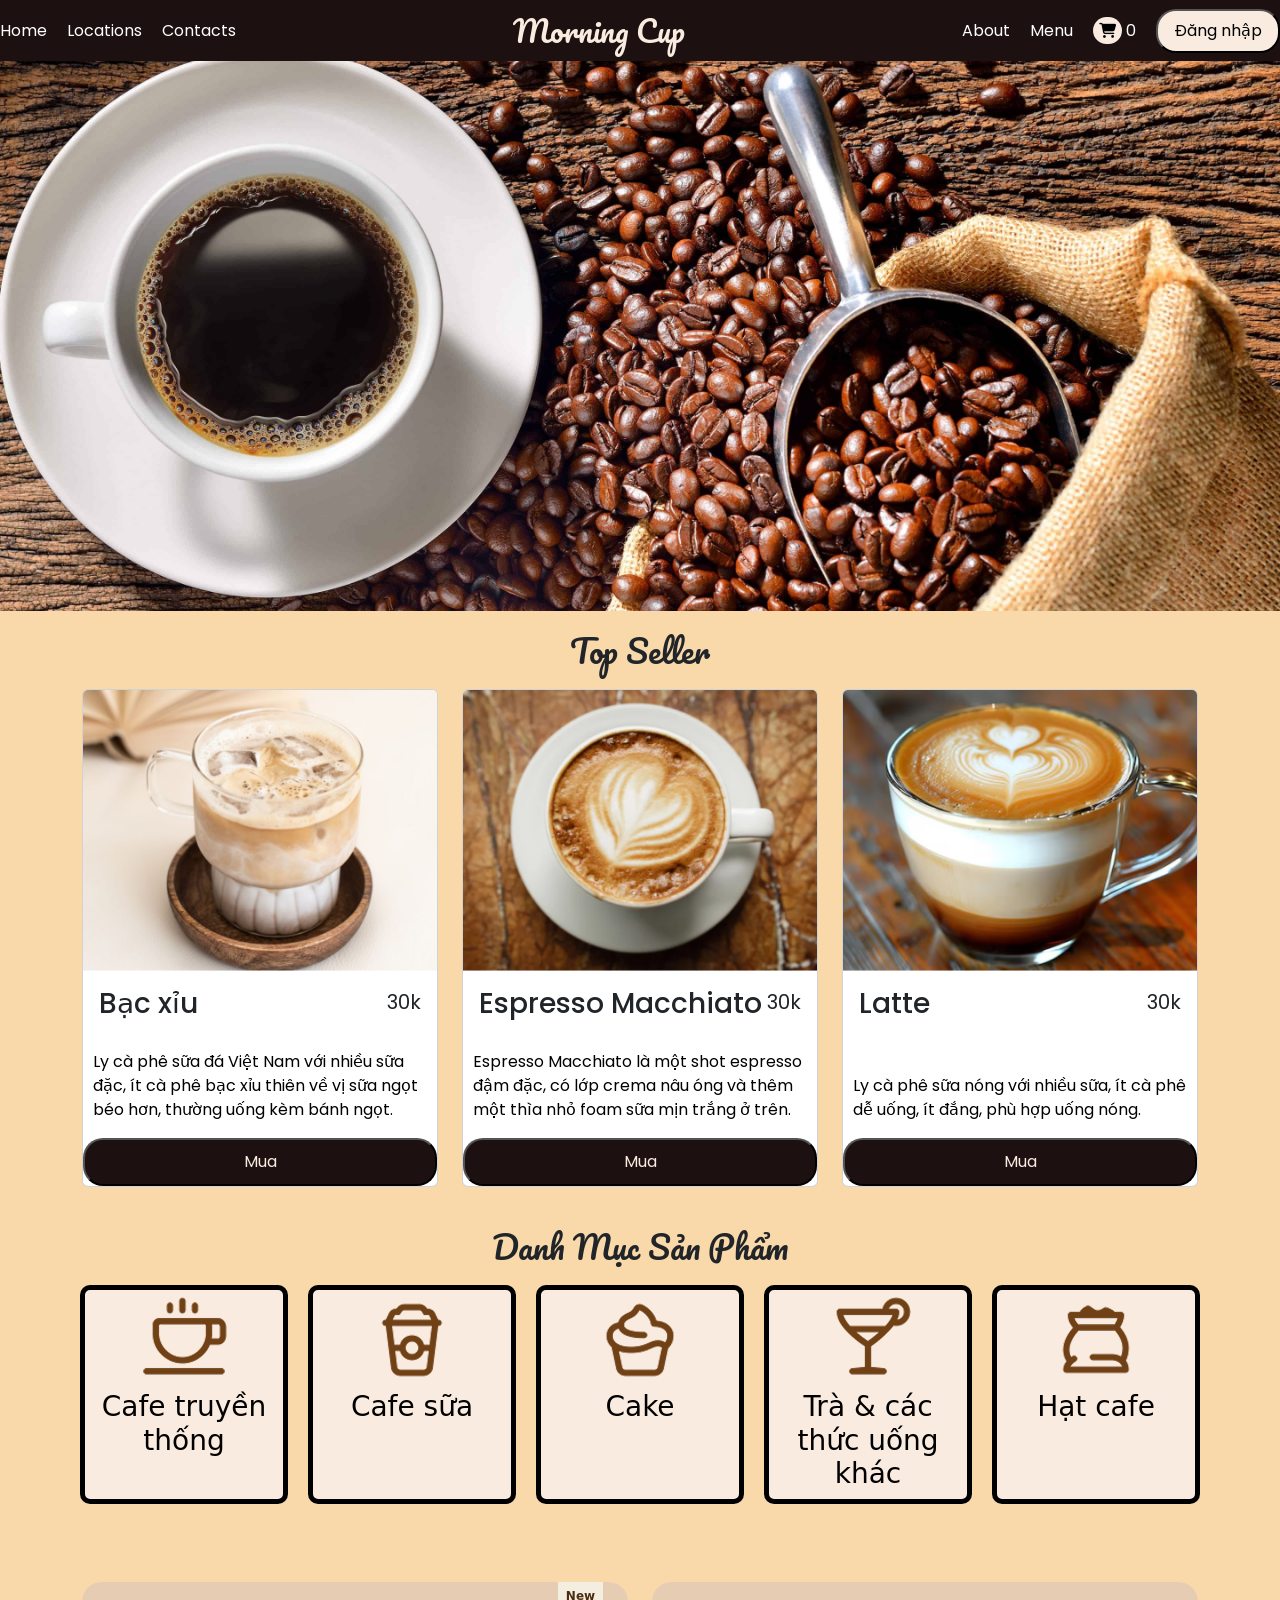
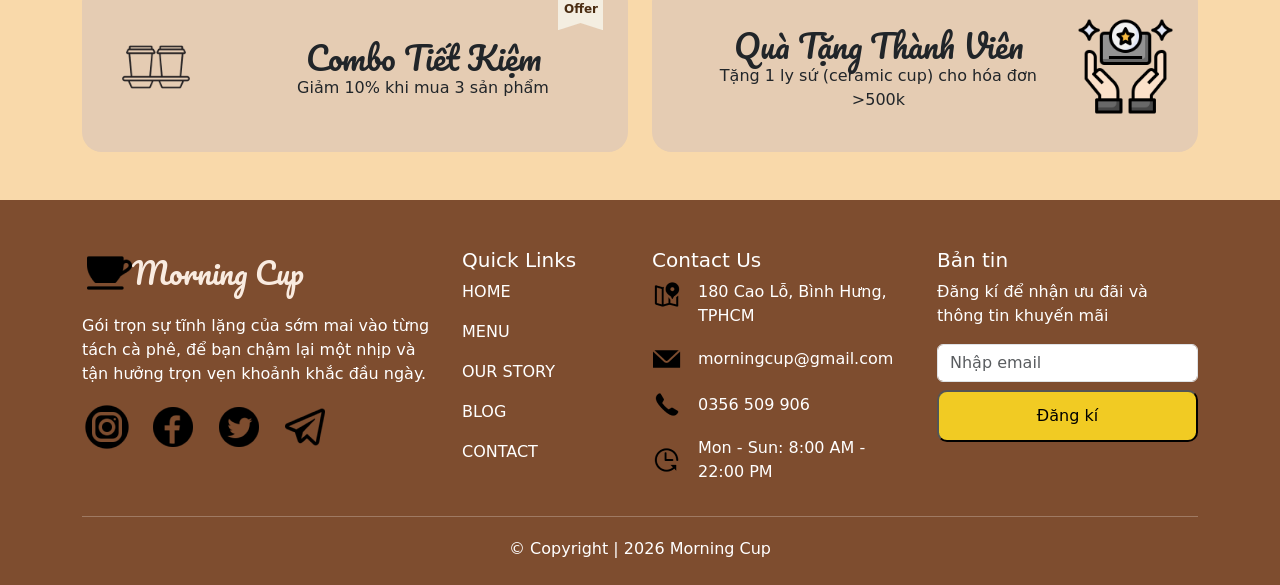
==== index.html @ d181d75c "4" ====
<!doctype html>
<html lang="en">
  <head>
    <meta charset="UTF-8" />
    <meta name="viewport" content="width=device-width, initial-scale=1.0" />
    <!-- CSS -->
    <link rel="stylesheet" href="style/style.css" />
    <link rel="stylesheet" href="style/index.css" />
    <!-- FONT -->
    <link rel="preconnect" href="https://fonts.googleapis.com" />
    <link rel="preconnect" href="https://fonts.gstatic.com" crossorigin />
    <link
      href="https://fonts.googleapis.com/css2?family=Pacifico&family=Poppins&display=swap"
      rel="stylesheet"
    />
    <link
      rel="stylesheet"
      href="https://cdnjs.cloudflare.com/ajax/libs/font-awesome/6.5.1/css/all.min.css"
    />

    <!-- BOOTSTRAP -->
    <link
      href="https://cdn.jsdelivr.net/npm/bootstrap@5.0.2/dist/css/bootstrap.min.css"
      rel="stylesheet"
      integrity="sha384-EVSTQN3/azprG1Anm3QDgpJLIm9Nao0Yz1ztcQTwFspd3yD65VohhpuuCOmLASjC"
      crossorigin="anonymous"
    />
    <title>Trang chủ</title>
  </head>

  <body style="background-color: var(--background-color)">
    <!-- navbar -->
    <header>
      <nav class="navbar">
        <div class="nav-left">
          <a href="index.html">Home</a>
          <a href="pages/locations.html">Locations</a>
          <a href="pages/contacts.html">Contacts</a>
        </div>
        <a class="logo" href="index.html">Morning Cup </a>
        <div class="nav-right">
          <a href="pages/about.html">About</a>
          <a href="pages/menu.html">Menu</a>
          <a href="pages/shoppingcart.html">
            <i class="fa fa-shopping-cart shop_cart" aria-hidden="true"></i>
            <span class="cart_count">0</span>
          </a>
          <div id="accountArea">
            <a href="pages/login.html">
              <button class="btn_account">Đăng nhập</button>
            </a>
          </div>
        </div>
      </nav>
    </header>

    <!-- banner -->
    <section class="banner">
      <img class="banner" src="img/banner-47.png" alt="" />
    </section>

    <!-- top seller -->
    <h2>Top Seller</h2>
    <section class="container top_seller">
      <div class="row">
        <!-- Img card 1-->
        <div class="col">
          <div class="card h-100">
            <img src="img/bacxiu.png" class="card-img-top" alt="" />

            <div class="card-body ca_title">
              <h3>Bạc xỉu</h3>
              <span>30k</span>
            </div>
            <p class="card_para">
              Ly cà phê sữa đá Việt Nam với nhiều sữa đặc, ít cà phê bạc xỉu
              thiên về vị sữa ngọt béo hơn, thường uống kèm bánh ngọt.
            </p>
            <button class="btn_buy">Mua</button>
          </div>
        </div>

        <!-- Img card 2-->
        <div class="col">
          <div class="card h-100">
            <img src="img/espresso.png" class="card-img-top" alt="" />
            <div class="card-body ca_title">
              <h3>Espresso Macchiato</h3>
              <span>30k</span>
            </div>
            <p class="card_para">
              Espresso Macchiato là một shot espresso đậm đặc, có lớp crema nâu
              óng và thêm một thìa nhỏ foam sữa mịn trắng ở trên.
            </p>
            <button class="btn_buy">Mua</button>
          </div>
        </div>

        <!-- Img card 3-->
        <div class="col">
          <div class="card h-100">
            <img src="img/latte.png" class="card-img-top" alt="" />
            <div class="card-body ca_title">
              <h3>Latte</h3>
              <span>30k</span>
            </div>
            <p class="card_para">
              Ly cà phê sữa nóng với nhiều sữa, ít cà phê dễ uống, ít đắng, phù
              hợp uống nóng.
            </p>
            <button class="btn_buy">Mua</button>
          </div>
        </div>
      </div>
    </section>

    <!-- DANH MỤC SẢN PHẨM -->
    <h2>Danh Mục Sản Phẩm</h2>
    <section>
      <div class="container products">
        <div class="row">
          <div class="col square" id="category_title">
            <a href="#">
              <img src="img/Cafe.png" alt="" />
              <h3>Cafe truyền thống</h3>
            </a>
          </div>
          <div class="col square" id="category_title">
            <a href="#">
              <img src="img/Coffee to Go.png" alt="" />
              <h3>Cafe sữa</h3>
            </a>
          </div>
          <div class="col square" id="category_title">
            <a href="#">
              <img src="img/Confectionery.png" alt="" />
              <h3>Cake</h3>
            </a>
          </div>
          <div class="col square" id="category_title">
            <a href="#">
              <img src="img/Cocktail.png" alt="" />
              <h3>Trà & các thức uống khác</h3>
            </a>
          </div>
          <div class="col square" id="category_title">
            <a href="#">
              <img src="img/Flour.png" alt="" />
              <h3>Hạt cafe</h3>
            </a>
          </div>
        </div>
      </div>
    </section>

    <!-- special offers -->
    <section>
      <div class="container py-5">
        <div class="row g-4 justify-content-center">
          <div class="col-12 col-md-6">
            <div
              class="promo-banner d-flex align-items-center justify-content-between"
            >
              <div class="new-offer-tag">New<br />Offer</div>

              <div class="promo-icon pe-3">
                <img src="img/combo.png" alt="" />
              </div>

              <div class="promo-content text-center flex-grow-1">
                <h2>Combo Tiết Kiệm</h2>
                <p>Giảm 10% khi mua 3 sản phẩm</p>
              </div>
            </div>
          </div>

          <div class="col-12 col-md-6">
            <div
              class="promo-banner d-flex align-items-center justify-content-between"
            >
              <div class="promo-content text-center">
                <h2>Quà Tặng Thành Viên</h2>
                <p>Tặng 1 ly sứ (ceramic cup) cho hóa đơn >500k</p>
              </div>

              <div class="promo-icon ps-3">
                <img src="img/membership.png" alt="Icon Quà Tặng" />
              </div>
            </div>
          </div>
        </div>
      </div>
    </section>
    <!-- footer -->
    <footer class="custom-footer pt-5 pb-4">
      <div class="container">
        <div class="row g-4">
          <div class="col-12 col-md-6 col-lg-4">
            <div class="d-flex align-items-center mb-3">
              <img src="img/cafecup.png" alt="" />
              <span class="logo">Morning Cup</span>
            </div>
            <p>
              Gói trọn sự tĩnh lặng của sớm mai vào từng tách cà phê, để bạn
              chậm lại một nhịp và tận hưởng trọn vẹn khoảnh khắc đầu ngày.
            </p>
            <div class="social-icons d-flex gap-3">
              <a href="#" aria-label="Instagram">
                <img src="img/instagram-circle-94.png" alt="" />
              </a>
              <a href="#" aria-label="Facebook">
                <img src="img/facebook-circled-95.png" alt="" />
              </a>
              <a href="#" aria-label="Twitter">
                <img src="img/twitter-circled-96.png" alt="" />
              </a>
              <a href="#" aria-label="Telegram">
                <img src="img/telegram-app-97.png" alt="" />
              </a>
            </div>
          </div>

          <div class="col-12 col-sm-6 col-md-3 col-lg-2">
            <h5>Quick Links</h5>
            <ul class="list-unstyled footer-links d-flex flex-column gap-3">
              <li><a href="#">Home</a></li>
              <li><a href="#">Menu</a></li>
              <li><a href="#">Our Story</a></li>
              <li><a href="#">Blog</a></li>
              <li><a href="#">Contact</a></li>
            </ul>
          </div>

          <div class="col-12 col-sm-6 col-md-3 col-lg-3">
            <h5>Contact Us</h5>
            <ul class="list-unstyled d-flex flex-column gap-3">
              <li class="d-flex align-items-start gap-3">
                <img src="img/map-116.png" alt="" />
                <span>180 Cao Lỗ, Bình Hưng, TPHCM</span>
              </li>
              <li class="d-flex align-items-center gap-3">
                <img src="img/email-115.png" alt="" />
                <span>morningcup@gmail.com</span>
              </li>
              <li class="d-flex align-items-center gap-3">
                <img src="img/phone-114.png" alt="" />
                <span>0356 509 906</span>
              </li>
              <li class="d-flex align-items-center gap-3">
                <img src="img/clock-113.png" alt="" />
                <span>Mon - Sun: 8:00 AM - 22:00 PM</span>
              </li>
            </ul>
          </div>

          <div class="col-12 col-md-6 col-lg-3">
            <h5>Bản tin</h5>
            <p>Đăng kí để nhận ưu đãi và thông tin khuyến mãi</p>
            <form class="d-flex flex-column gap-2">
              <input
                type="email"
                class="form-control newsletter-input"
                placeholder="Nhập email"
                required
              />
              <button type="submit" class="btn-register">Đăng kí</button>
            </form>
          </div>
        </div>

        <hr style="height: 5px" />

        <div class="text-center">&copy; Copyright | 2026 Morning Cup</div>
      </div>
    </footer>
    <script src="javascript/afterloginindex.js"></script>
  </body>
</html>
---- style/style.css ----
:root {
  --header-color: #1c1010;
  --footer-color: #7e4d2f;
  --background-color: #f9d9aa;
}
.pacifico-regular {
  font-family: "Pacifico", cursive;
  font-weight: 400;
  font-style: normal;
}
.poppins-regular {
  font-family: "Poppins", sans-serif;
  font-weight: 400;
  font-style: normal;
}
/* nav */
.navbar {
  background-color: var(--header-color);
  display: flex;
  justify-content: space-between;
  align-items: center;
  padding: 10px 20px;
  color: #fff;
}
nav a {
  color: #fff;
  text-decoration: none;
}
.navbar a:hover {
  color: #f9d9aa;
}

.nav-left,
.nav-right {
  display: flex;
  gap: 20px;
  align-items: center;
  font-family: "Poppins", sans-serif;
}

.logo {
  font-size: 30px;
  font-family: "Pacifico", cursive;
  color: #f9ebe0;
}

.btn_account {
  background-color: #f9ebe0;
  color: black;
  padding: 8px 16px;
  border-radius: 20px;
  /* cursor: pointer; */
}

.shop_cart {
  border-radius: 40px;
  padding: 6px 6px;
  background-color: #f9ebe0;
  color: black;
  font-size: 15px;
  /* cursor: pointer; */
}

/* user menu */
.user-menu {
  display: flex;
  align-items: center;
  gap: 5 px;

  cursor: pointer;
}

.user-menu span {
  font-size: 20px;
  font-family: "Poppins", sans-serif;
}

.avatar {
  width: 50px;
  height: 100%;
  border-radius: 50px;
}

/* footer */
.custom-footer {
  background-color: #7e4d2f;
  color: #ffffff;
}
.footer-container {
  max-width: 1200px;
  margin: 0 auto;
  display: grid;
  grid-template-columns: 2fr 1fr 1fr 1.5fr;
  gap: 50px;
}
.footer-links a {
  color: #ffffff;
  text-decoration: none;
  text-transform: uppercase;
  display: inline-block;
}
.footer-links a:hover {
  color: #f9d9aa;
}
.newsletter-input:focus {
  background-color: #e5e5e5;
  box-shadow: none;
  border: none;
}
.btn-register {
  background-color: #f1cb23;
  color: #000000;
  border-radius: 10px;
  padding: 12px;
  width: 100%;
}
.btn-register a:hover {
  background-color: #dac21b;
  color: #000000;
}

@media only screen and (min-width: 800px) {
  html {
    margin: 0;
    padding: 0;
    height: 100%;
  }
}
---- style/index.css ----
/* banner */
.banner {
  width: 100%;
  height: 550px;
  object-fit: cover;
}

/* Top seller */

h2 {
  font-family: "Pacifico", cursive;
  color: black;
  font-size: 50px;
  text-align: center;
  padding-top: 20px;
  height: 50px;
}
.ca_title {
  font-family: "Poppins", sans-serif;
  color: black;
  font-size: 20px;
  justify-content: space-between;
  display: flex;
}

.top_seller {
  display: flex;
  justify-content: center;
  align-items: center;
  padding: 20px;
}
.btn_buy {
  background-color: var(--header-color);
  color: #f9ebe0;
  padding: 10px 20px;
  border-radius: 20px;
  font-family: "Poppins", sans-serif;
}
.card_para {
  font-family: "Poppins", sans-serif;
  color: black;
  font-size: 16px;
  margin-top: 5px;
  padding: 0 10px;
}

/* DANH MỤC SẢN PHẨM */
.products {
  justify-content: center;
  padding: 20px;
}
.products a {
  text-decoration: none;
  color: #000000;
}
.products a:hover {
  color: #7e4d2f;
}

.square {
  background-color: #f9ebe0;
  margin: 10px;
  border: 5px solid;
  border-radius: 10px;
  aspect-ratio: 1 / 1;
}
#category_title {
  color: black;
  font-size: 50px;
  text-align: center;
}

.promo-banner {
  background: #f2dcc0;
  border-radius: 20px;
  padding: 28px;
  position: relative;
  height: 100%;
}
.promo-icon img {
  width: 100%;
  height: auto;
  object-fit: contain;
}
.promo-content {
  flex: 1 1 auto;
  text-align: center;
  padding-left: 20px;
}

/* special offers */
.promo-banner {
  background-color: #e5ccb3;
  position: relative;
  overflow: hidden;
  padding: 24px;
}

.promo-icon img {
  max-width: 100px;
  height: auto;
  object-fit: contain;
}

/* Tag "New Offer" hình ruy băng */
.new-offer-tag {
  position: absolute;
  top: 0;
  right: 25px;
  background-color: #f4eee1;
  color: #4a2c11;
  padding: 8px 6px 14px 6px;
  font-size: 0.75rem;
  font-weight: bold;
  text-align: center;
  line-height: 1.1;
  box-shadow: 0 2px 4px rgba(0, 0, 0, 0.05);

  clip-path: polygon(0 0, 100% 0, 100% 100%, 50% 85%, 0 100%);
  width: 45px;
}
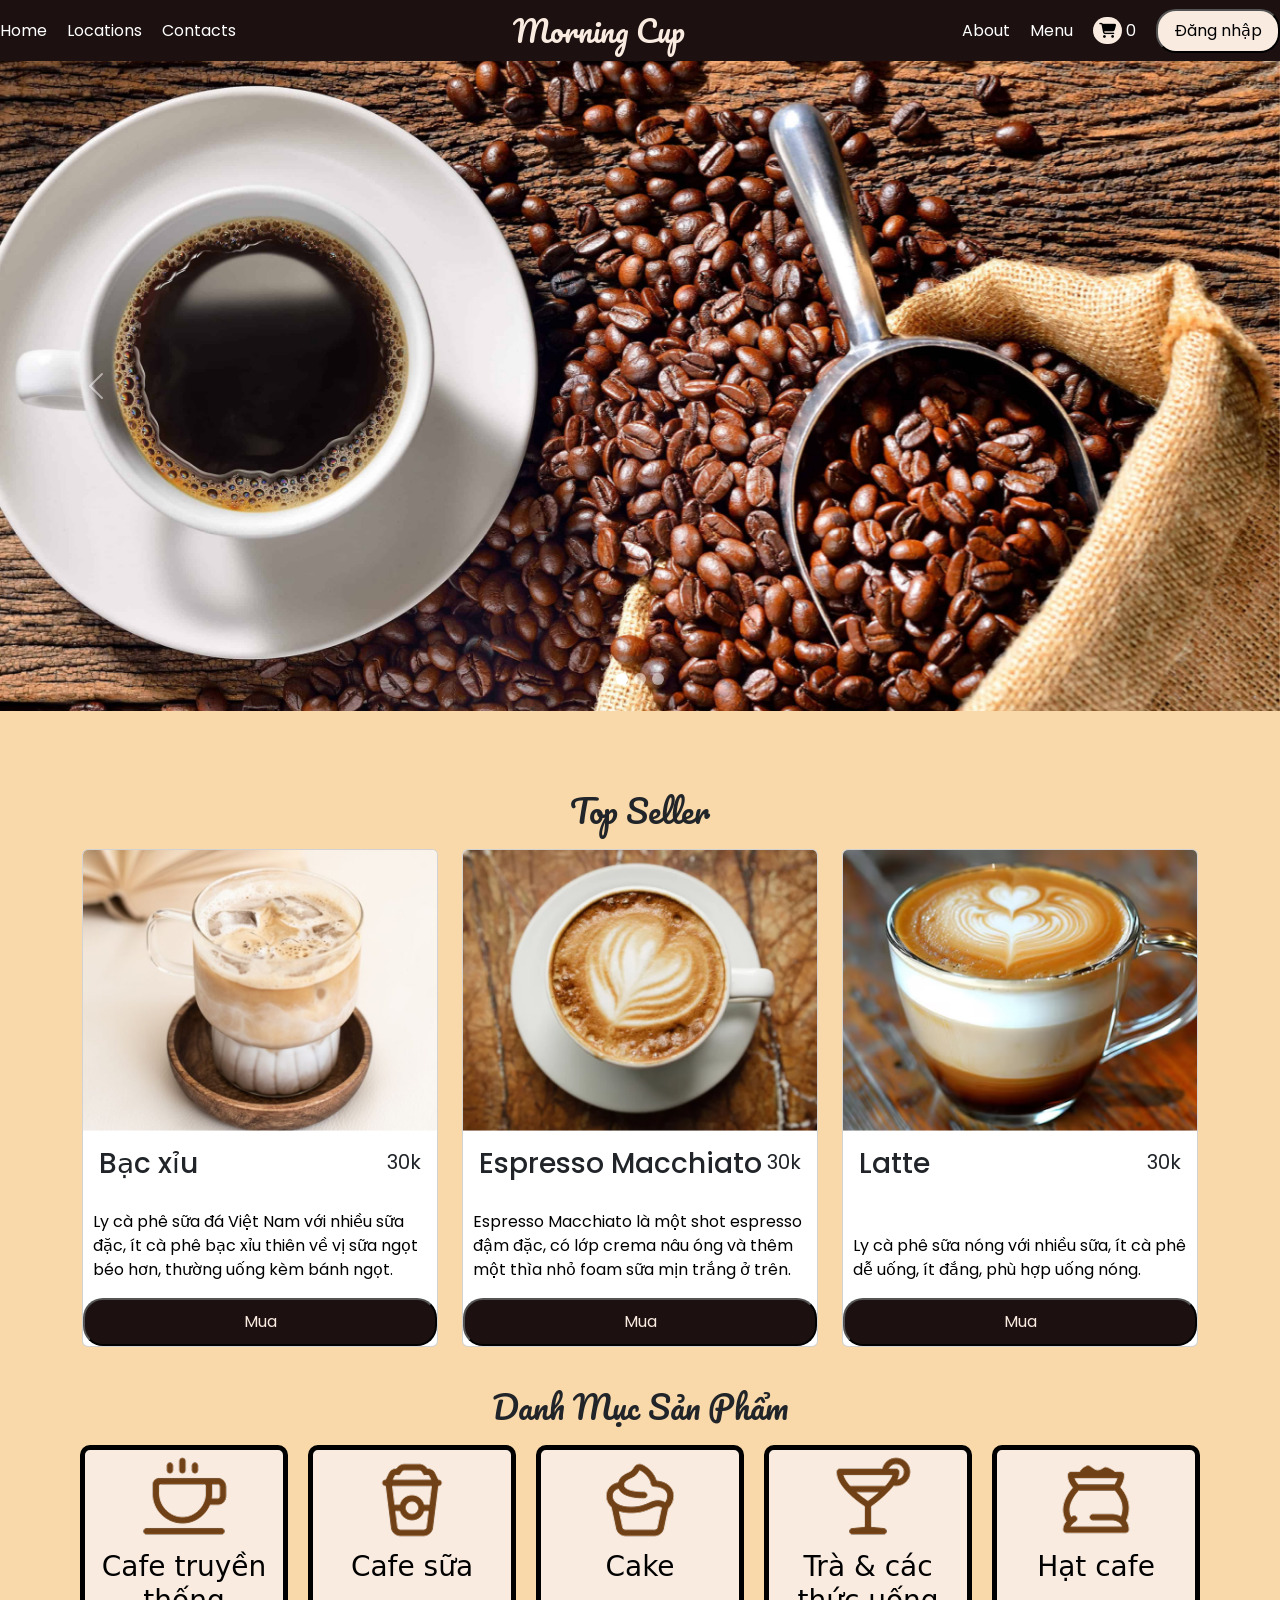
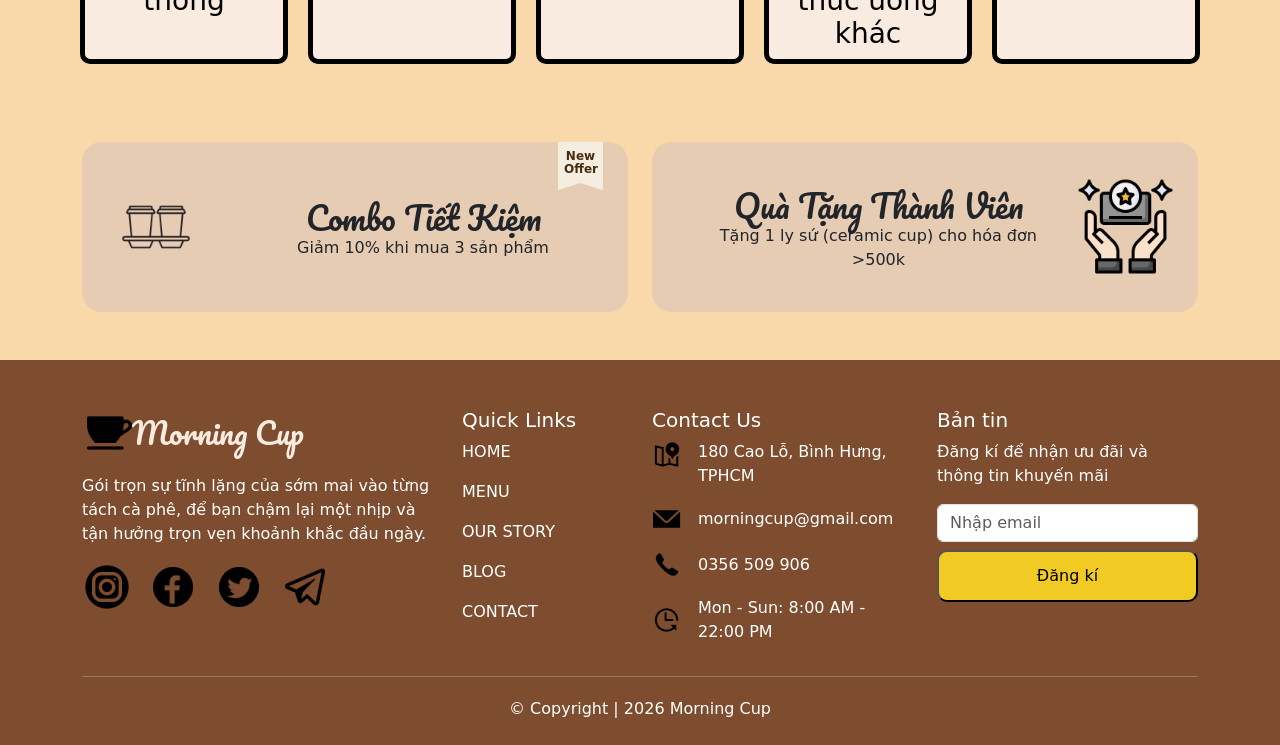
==== commit 54a6dc03: "s" ====
--- a/index.html
+++ b/index.html
@@ -55,8 +55,70 @@
     </header>
 
     <!-- banner -->
-    <section class="banner">
-      <img class="banner" src="img/banner-47.png" alt="" />
+    <section class="banner-slider">
+      <div
+        id="bannerCarousel"
+        class="carousel slide"
+        data-bs-ride="carousel"
+        data-bs-interval="3000"
+      >
+        <!-- Indicators -->
+        <div class="carousel-indicators">
+          <button
+            type="button"
+            data-bs-target="#bannerCarousel"
+            data-bs-slide-to="0"
+            class="active"
+          ></button>
+
+          <button
+            type="button"
+            data-bs-target="#bannerCarousel"
+            data-bs-slide-to="1"
+          ></button>
+
+          <button
+            type="button"
+            data-bs-target="#bannerCarousel"
+            data-bs-slide-to="2"
+          ></button>
+        </div>
+
+        <!-- Slides -->
+        <div class="carousel-inner">
+          <div class="carousel-item active">
+            <img src="img/banner-47.png" class="d-block w-100" alt="Banner 1" />
+          </div>
+
+          <div class="carousel-item">
+            <img src="img/banner2.png" class="d-block w-100" alt="Banner 2" />
+          </div>
+
+          <div class="carousel-item">
+            <img src="img/banner3.png" class="d-block w-100" alt="Banner 3" />
+          </div>
+        </div>
+
+        <!-- Previous -->
+        <button
+          class="carousel-control-prev"
+          type="button"
+          data-bs-target="#bannerCarousel"
+          data-bs-slide="prev"
+        >
+          <span class="carousel-control-prev-icon"></span>
+        </button>
+
+        <!-- Next -->
+        <button
+          class="carousel-control-next"
+          type="button"
+          data-bs-target="#bannerCarousel"
+          data-bs-slide="next"
+        >
+          <span class="carousel-control-next-icon"></span>
+        </button>
+      </div>
     </section>
 
     <!-- top seller -->
@@ -274,5 +336,10 @@
       </div>
     </footer>
     <script src="javascript/afterloginindex.js"></script>
+    <script
+      src="https://cdn.jsdelivr.net/npm/bootstrap@5.3.8/dist/js/bootstrap.bundle.min.js"
+      integrity="sha384-FKyoEForCGlyvwx9Hj09JcYn3nv7wiPVlz7YYwJrWVcXK/BmnVDxM+D2scQbITxI"
+      crossorigin="anonymous"
+    ></script>
   </body>
 </html>
--- a/style/index.css
+++ b/style/index.css
@@ -1,8 +1,28 @@
 /* banner */
-.banner {
+/* .banner {
   width: 100%;
   height: 550px;
   object-fit: cover;
+} */
+.banner-slider {
+    margin-bottom: 60px;
+}
+
+.carousel-item img {
+    width: 100%;
+    height: 650px;
+    object-fit: cover;
+}
+
+.carousel-control-prev,
+.carousel-control-next {
+    width: 8%;
+}
+
+.carousel-indicators button {
+    width: 12px !important;
+    height: 12px !important;
+    border-radius: 50%;
 }
 
 /* Top seller */
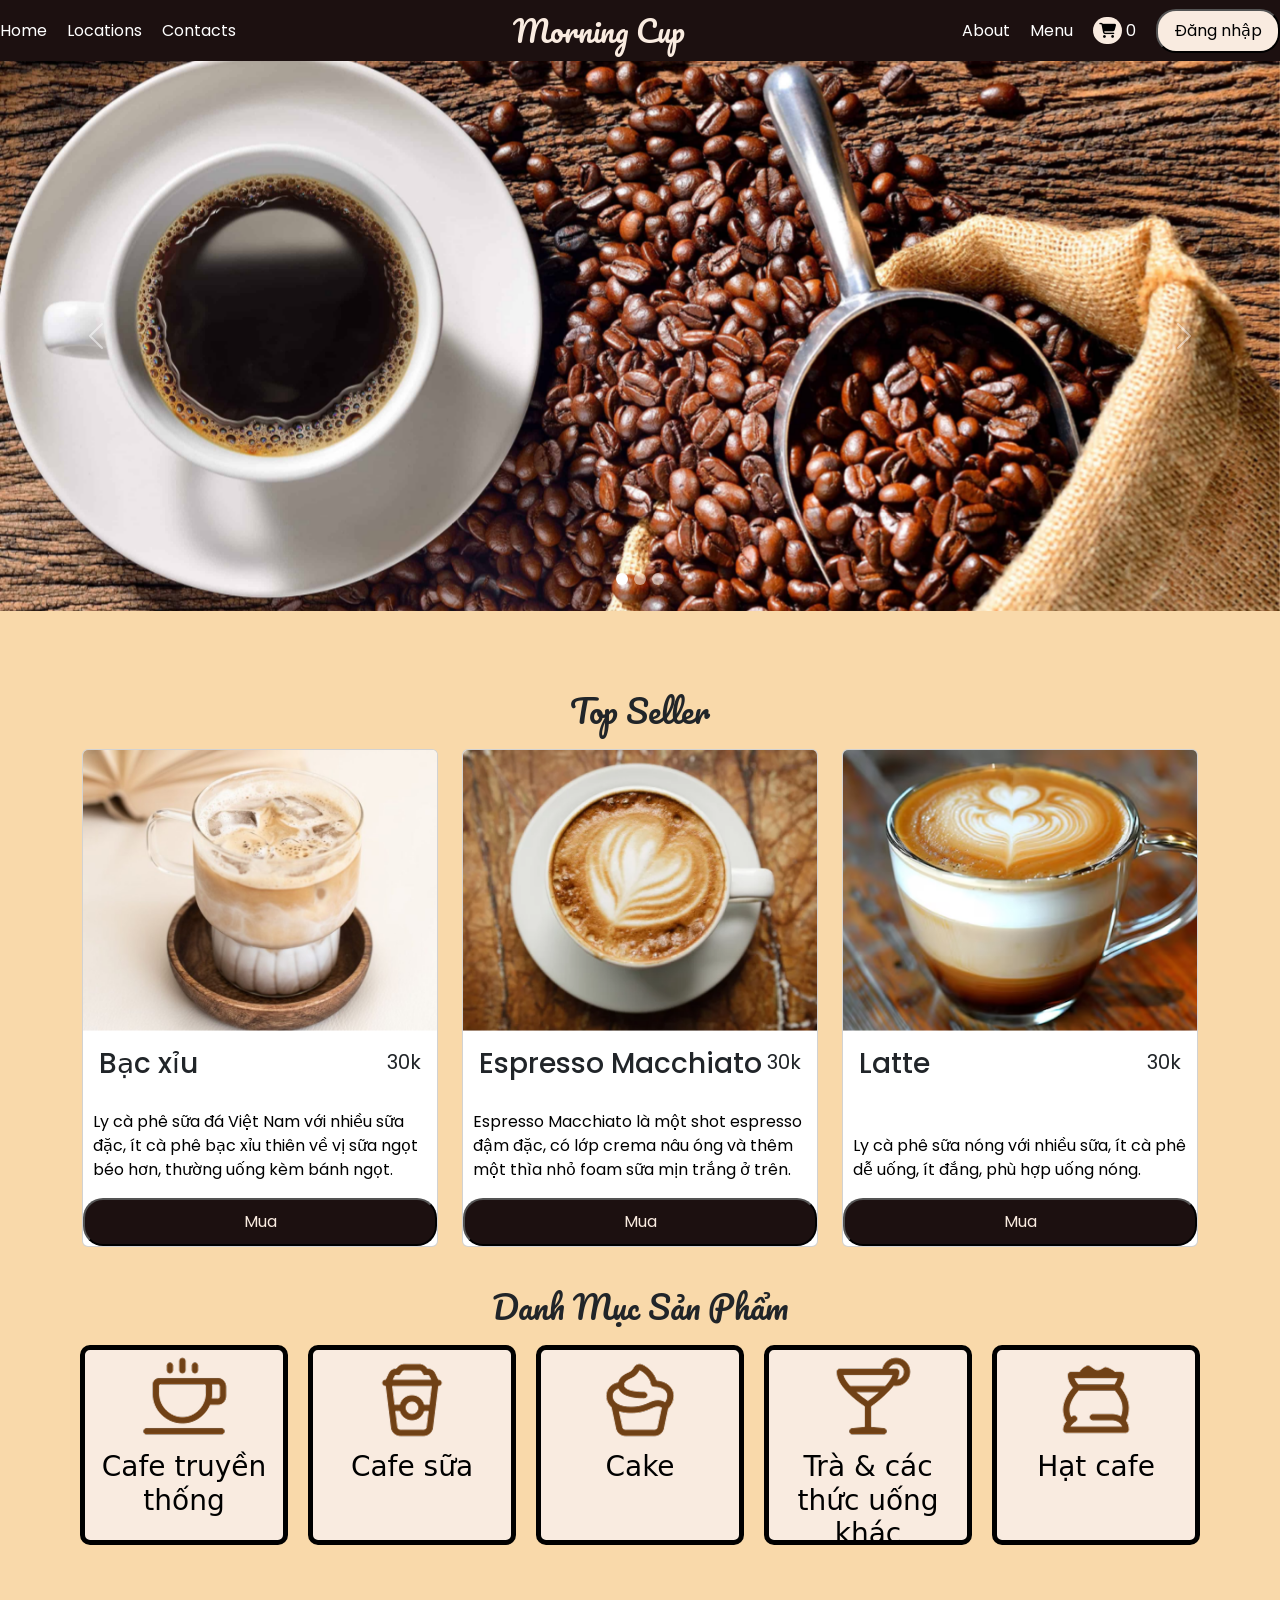
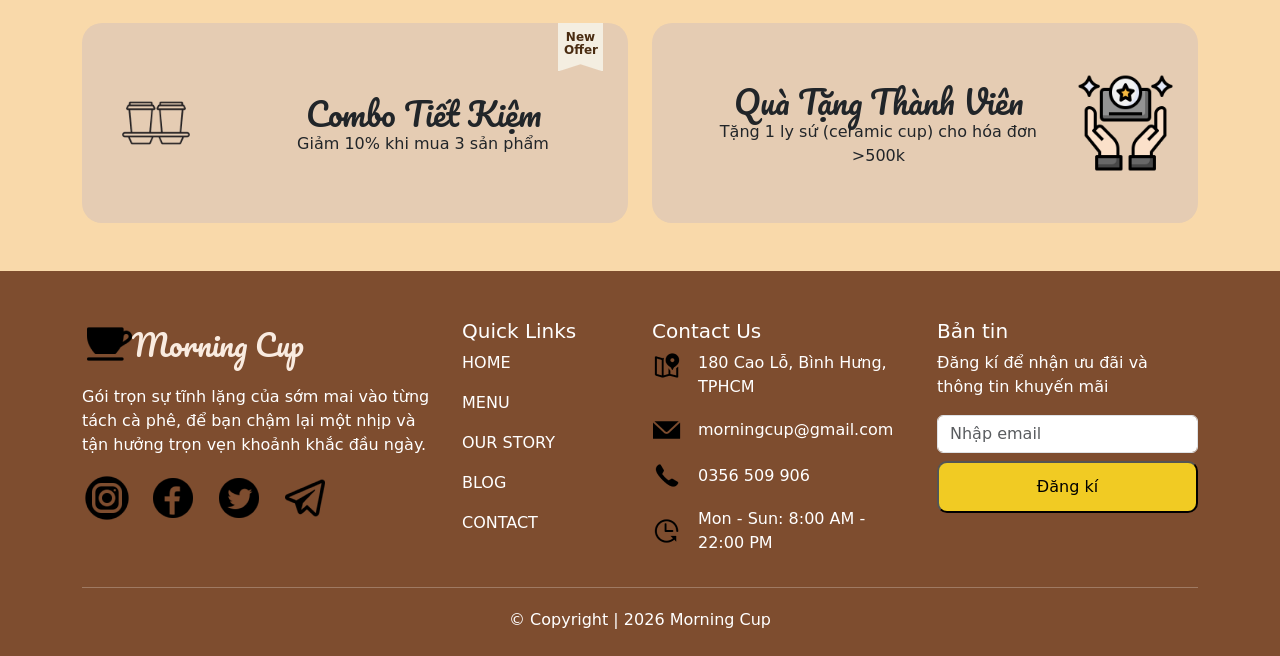
==== commit a110fc41: "d" ====
--- a/index.html
+++ b/index.html
@@ -182,31 +182,31 @@
       <div class="container products">
         <div class="row">
           <div class="col square" id="category_title">
-            <a href="#">
+            <a href="pages/menu.html">
               <img src="img/Cafe.png" alt="" />
               <h3>Cafe truyền thống</h3>
             </a>
           </div>
           <div class="col square" id="category_title">
-            <a href="#">
+            <a href="pages/menu.html">
               <img src="img/Coffee to Go.png" alt="" />
               <h3>Cafe sữa</h3>
             </a>
           </div>
           <div class="col square" id="category_title">
-            <a href="#">
+            <a href="pages/menu.html">
               <img src="img/Confectionery.png" alt="" />
               <h3>Cake</h3>
             </a>
           </div>
           <div class="col square" id="category_title">
-            <a href="#">
+            <a href="pages/menu.html">
               <img src="img/Cocktail.png" alt="" />
               <h3>Trà & các thức uống khác</h3>
             </a>
           </div>
           <div class="col square" id="category_title">
-            <a href="#">
+            <a href="pages/menu.html">
               <img src="img/Flour.png" alt="" />
               <h3>Hạt cafe</h3>
             </a>
--- a/style/index.css
+++ b/style/index.css
@@ -1,16 +1,11 @@
 /* banner */
-/* .banner {
-  width: 100%;
-  height: 550px;
-  object-fit: cover;
-} */
 .banner-slider {
     margin-bottom: 60px;
 }
 
 .carousel-item img {
     width: 100%;
-    height: 650px;
+    height: 550px;
     object-fit: cover;
 }
 
@@ -83,6 +78,7 @@
   border: 5px solid;
   border-radius: 10px;
   aspect-ratio: 1 / 1;
+  height: 200px;
 }
 #category_title {
   color: black;
@@ -95,7 +91,7 @@
   border-radius: 20px;
   padding: 28px;
   position: relative;
-  height: 100%;
+  height: 200px;
 }
 .promo-icon img {
   width: 100%;
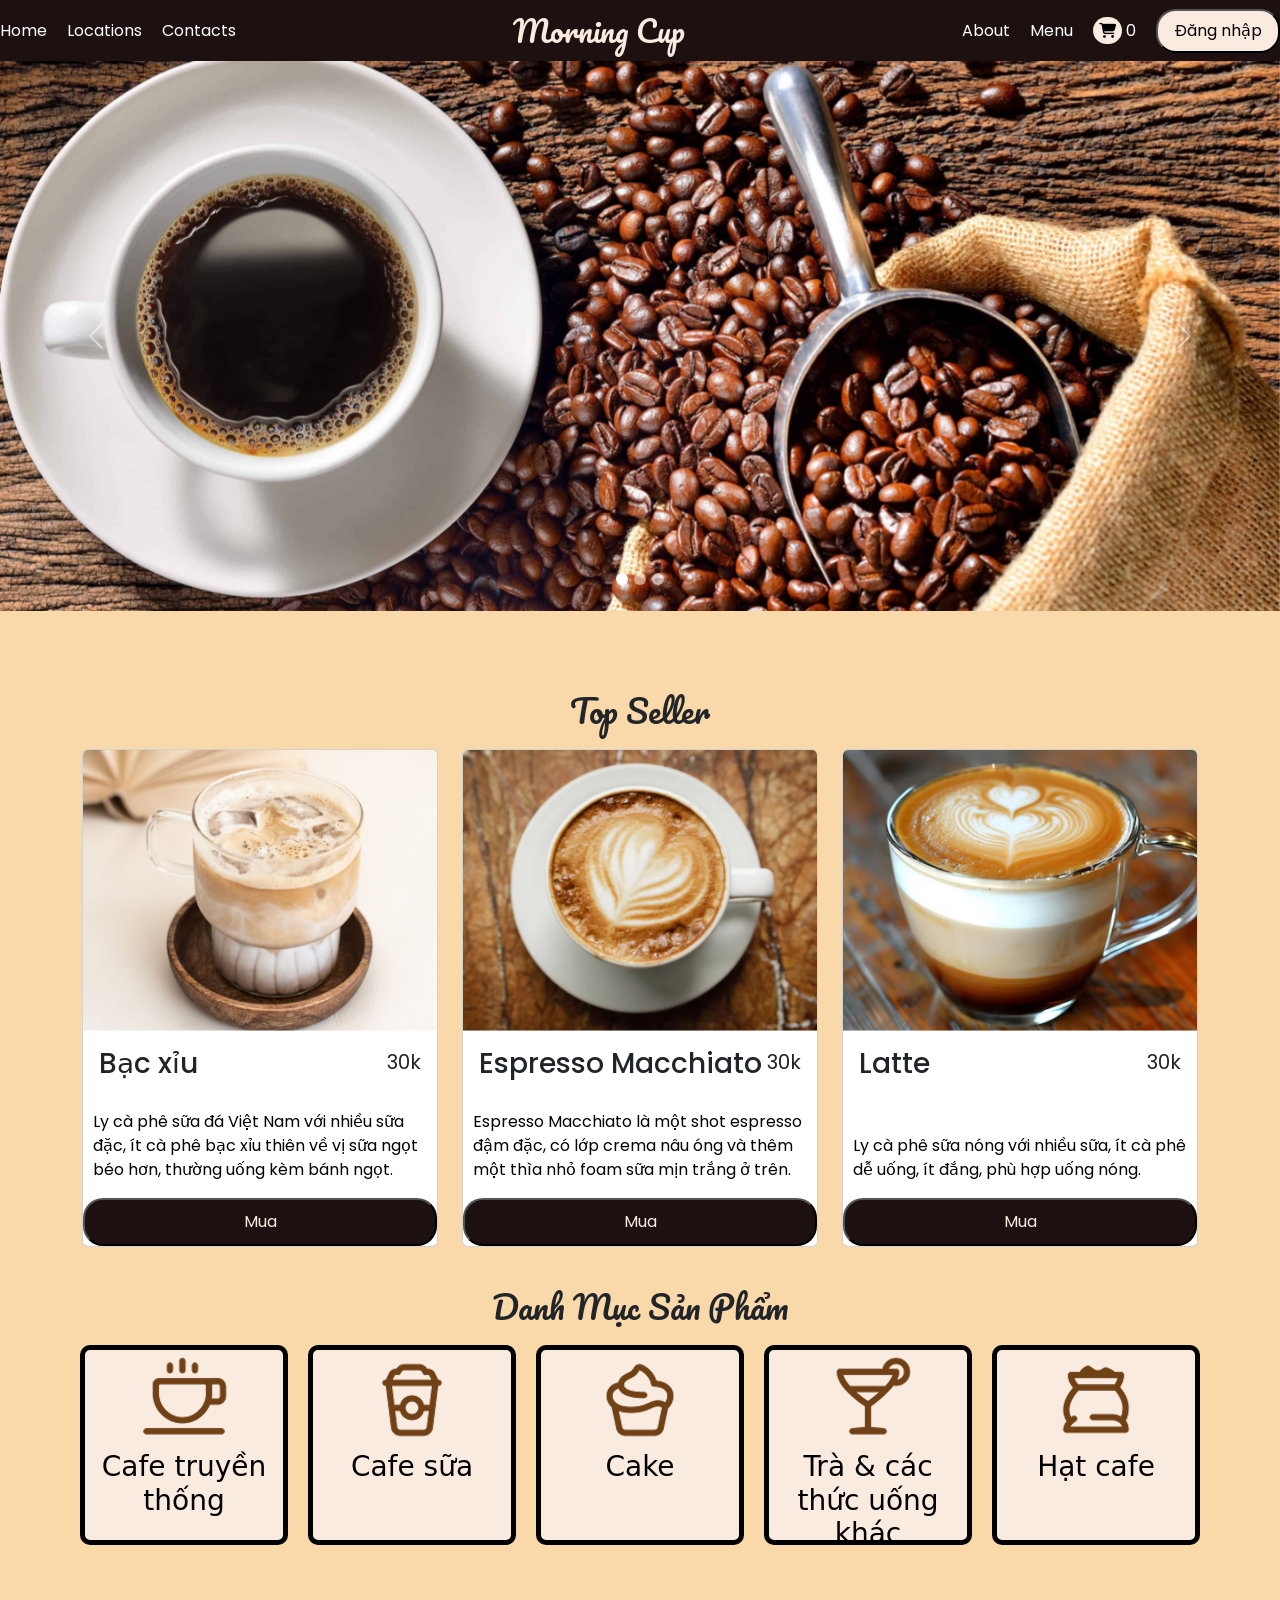
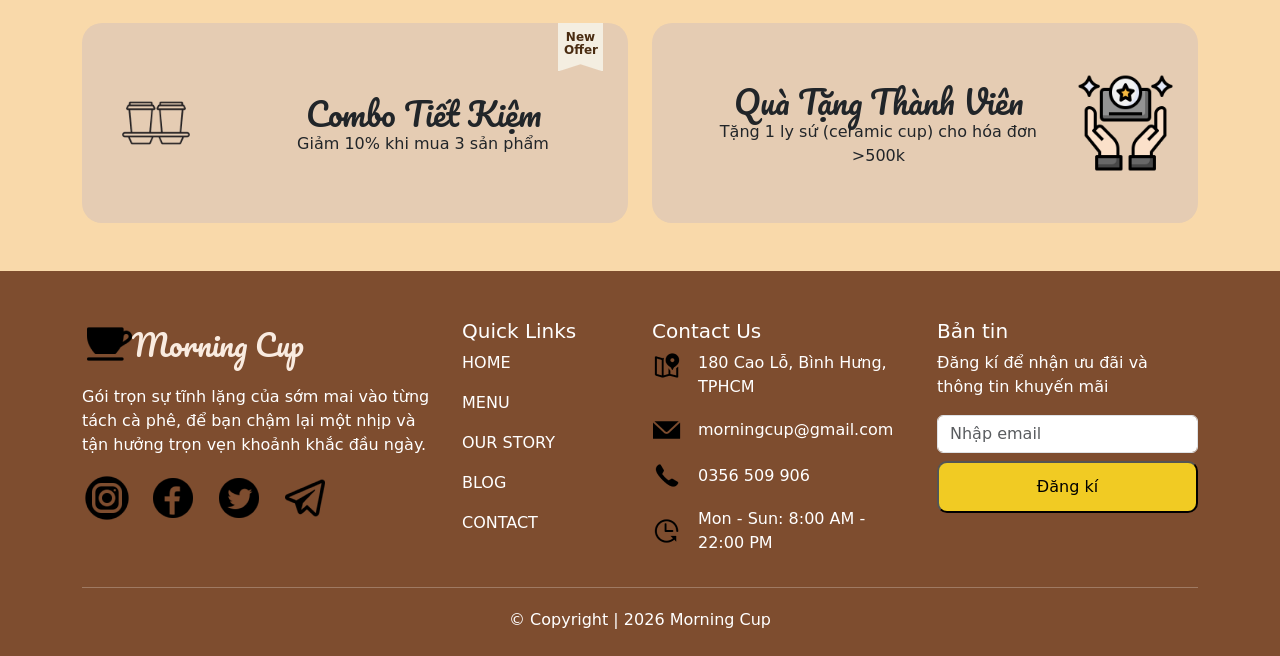
==== commit 6c257fbc: "2" ====
--- a/index.html
+++ b/index.html
@@ -43,7 +43,7 @@
           <a href="pages/menu.html">Menu</a>
           <a href="pages/shoppingcart.html">
             <i class="fa fa-shopping-cart shop_cart" aria-hidden="true"></i>
-            <span class="cart_count">0</span>
+            <span class="cart_count" id="cartCount">0</span>
           </a>
           <div id="accountArea">
             <a href="pages/login.html">
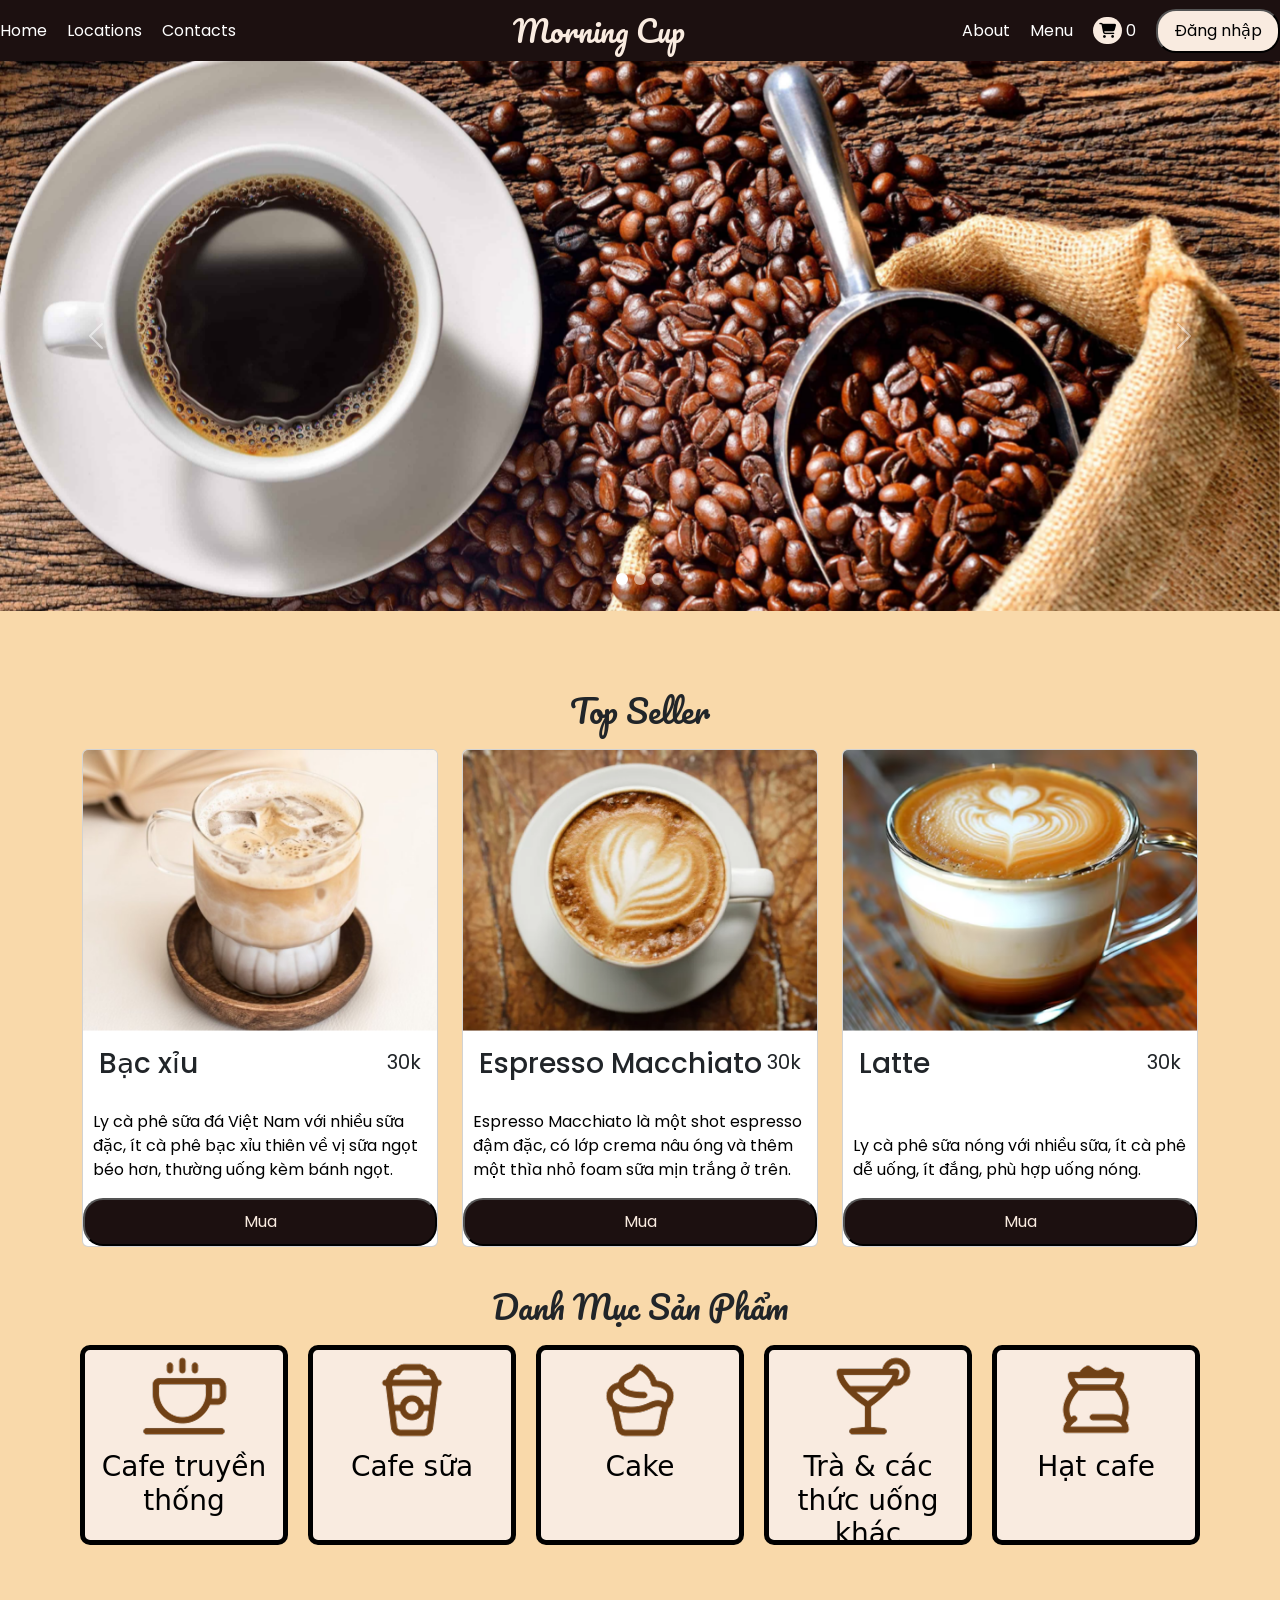
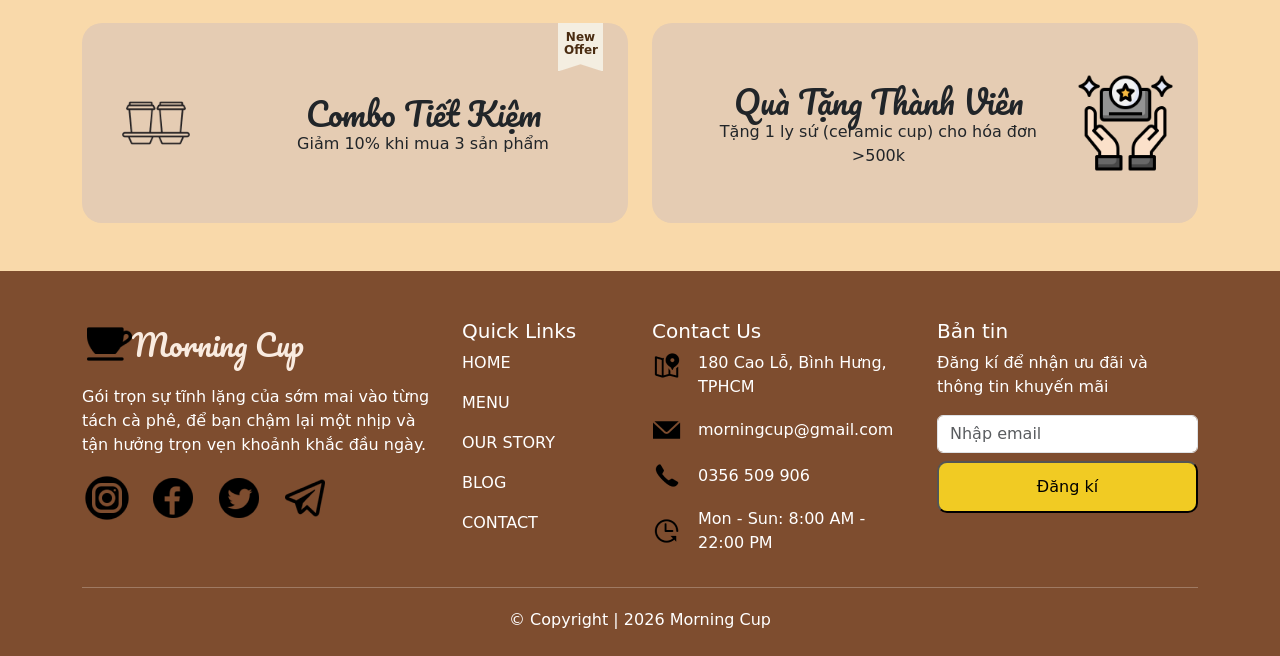
==== commit fba1b026: "a" ====
--- a/index.html
+++ b/index.html
@@ -335,7 +335,7 @@
         <div class="text-center">&copy; Copyright | 2026 Morning Cup</div>
       </div>
     </footer>
-    <script src="javascript/afterloginindex.js"></script>
+    <script src="javascript/everythingindex.js"></script>
     <script
       src="https://cdn.jsdelivr.net/npm/bootstrap@5.3.8/dist/js/bootstrap.bundle.min.js"
       integrity="sha384-FKyoEForCGlyvwx9Hj09JcYn3nv7wiPVlz7YYwJrWVcXK/BmnVDxM+D2scQbITxI"
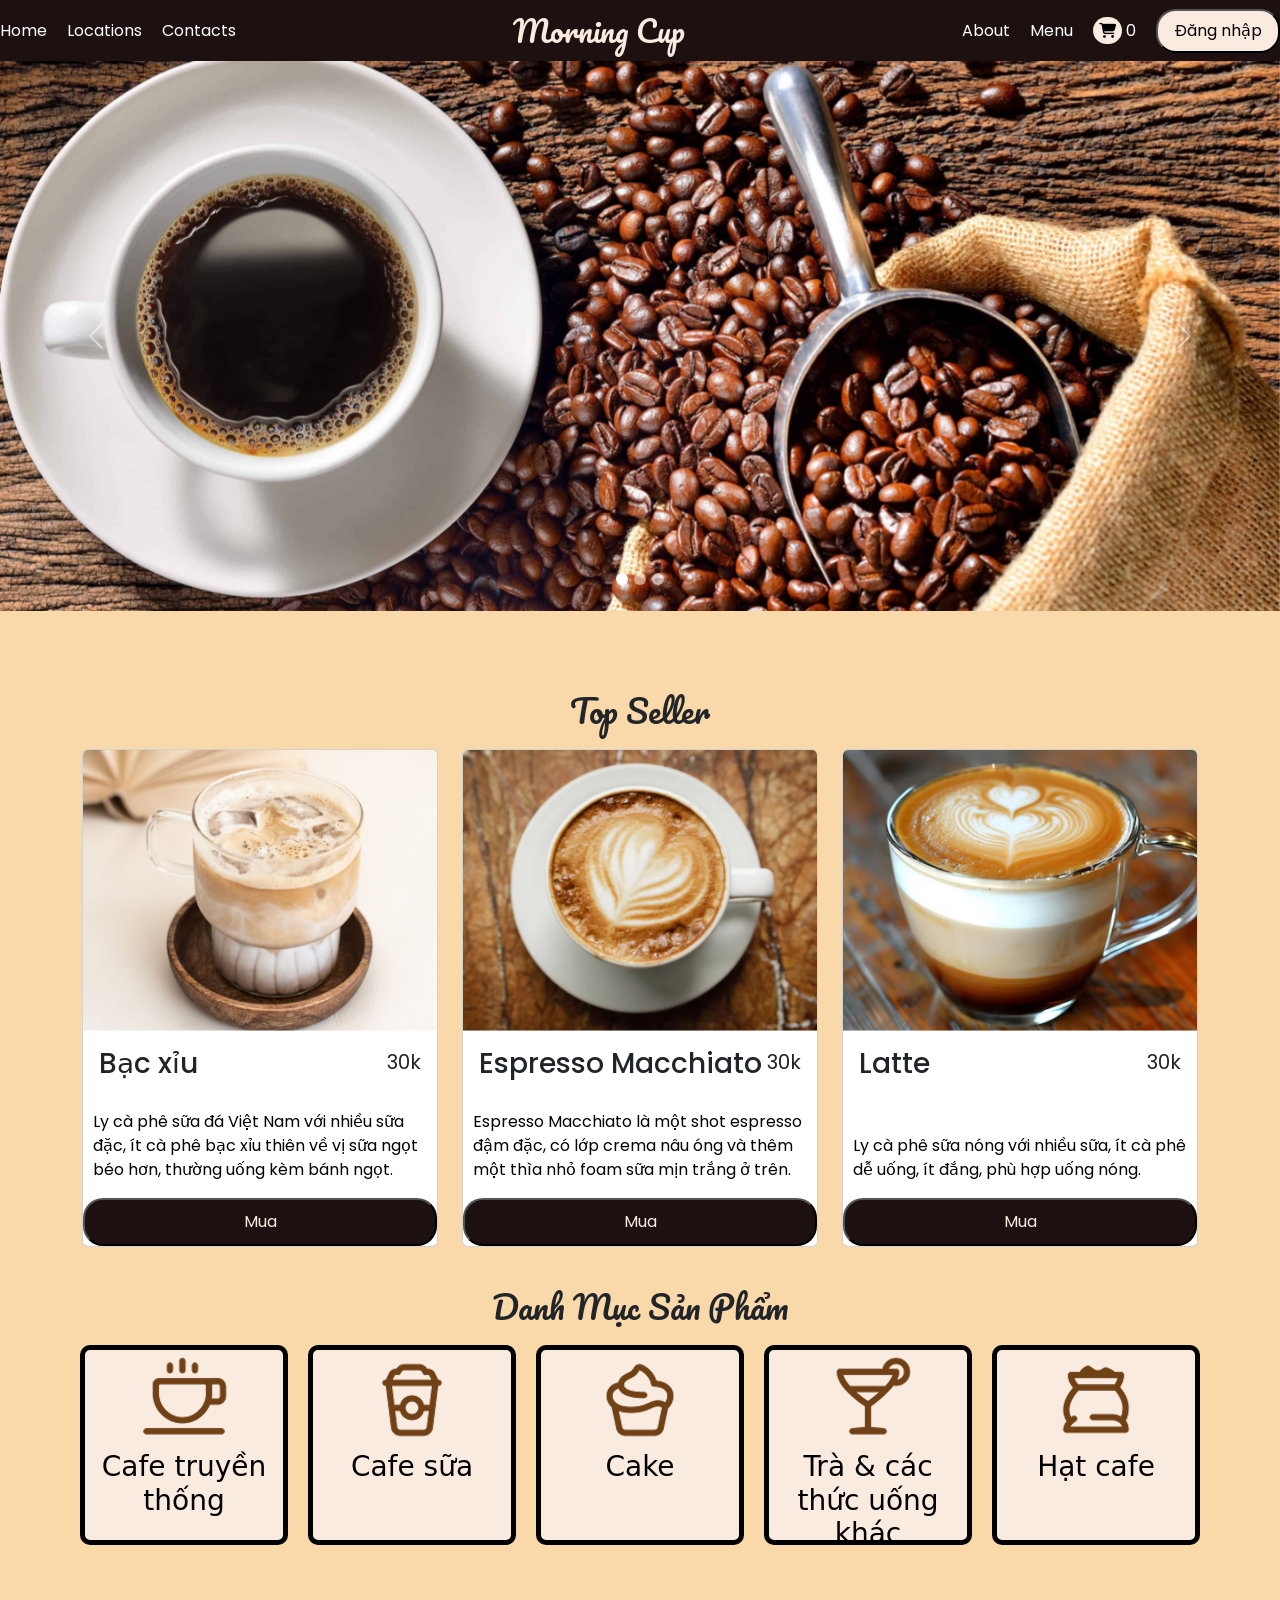
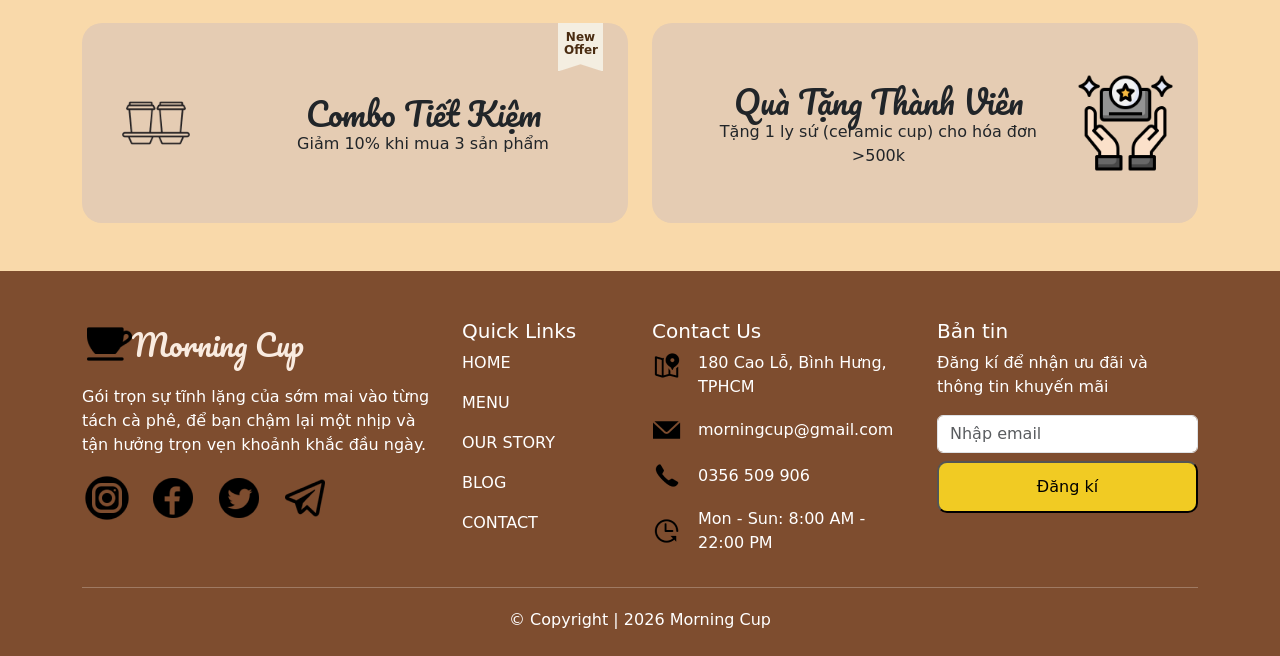
==== commit 1ef9f7ab: "1" ====
--- a/index.html
+++ b/index.html
@@ -30,7 +30,7 @@
 
   <body style="background-color: var(--background-color)">
     <!-- navbar -->
-    <header>
+    <header class="menu-desktop">
       <nav class="navbar">
         <div class="nav-left">
           <a href="index.html">Home</a>
@@ -54,6 +54,44 @@
       </nav>
     </header>
 
+
+    <!-- HEADER MOBILE -->
+    <header class="menu-mobile">
+      <nav class="navbar">
+        <!-- Logo -->
+        <a class="logo" href="../index.html">Morning Cup</a>
+
+        <!-- Nút menu mobile -->
+        <div class="menu-toggle" id="menuToggle">
+          <i class="fa-solid fa-bars"></i>
+        </div>
+
+        <!-- Menu -->
+        <div class="nav-menu" id="navMenu">
+          <div class="nav-left">
+            <a href="index.html">Home</a>
+            <a href="pages/locations.html">Locations</a>
+            <a href="pages/contacts.html">Contacts</a>
+          </div>
+
+          <div class="nav-right">
+            <a href="pages/about.html">About</a>
+            <a href="pages/menu.html">Menu</a>
+
+            <a href="pages/shoppingcart.html">
+              <i class="fa fa-shopping-cart shop_cart"></i>
+              <span class="cart_count">0</span>
+            </a>
+
+            <div id="accountArea">
+              <a href="pages/login.html">
+                <button class="btn_account">Đăng nhập</button>
+              </a>
+            </div>
+          </div>
+        </div>
+      </nav>
+    </header>
     <!-- banner -->
     <section class="banner-slider">
       <div
@@ -341,5 +379,6 @@
       integrity="sha384-FKyoEForCGlyvwx9Hj09JcYn3nv7wiPVlz7YYwJrWVcXK/BmnVDxM+D2scQbITxI"
       crossorigin="anonymous"
     ></script>
+    
   </body>
 </html>
--- a/style/style.css
+++ b/style/style.css
@@ -125,4 +125,85 @@
     padding: 0;
     height: 100%;
   }
-}
+  .menu-mobile {
+    display: none;
+  }
+}
+/* pop up */
+
+#toast {
+  position: fixed;
+  bottom: 20px;
+  right: 20px;
+
+  min-width: 250px;
+  padding: 15px 20px;
+
+  background: white;
+  color: black;
+
+  border-radius: 8px;
+
+  font-size: 16px;
+
+  border: 2px solid black;
+  opacity: 0;
+  visibility: hidden;
+
+  transition: all 0.3s ease;
+
+  z-index: 9999;
+}
+
+#toast.show {
+  opacity: 1;
+  visibility: visible;
+}
+
+@media only screen and (max-width: 768px) {
+  .navbar {
+    padding: 15px 20px;
+    flex-wrap: wrap;
+  }
+
+  .menu-desktop {
+    display: none;
+  }
+  .menu-mobile {
+    display: block;
+  }
+
+  .nav-menu {
+    display: none;
+
+    width: 100%;
+
+    flex-direction: column;
+
+    background-color: var(--header-color);
+
+    padding: 20px 0;
+
+    margin-top: 15px;
+  }
+
+  .nav-menu.active {
+    display: flex;
+  }
+
+  .nav-left,
+  .nav-right {
+    flex-direction: column;
+    gap: 15px;
+    width: 100%;
+    text-align: center;
+  }
+
+  .btn_account {
+    width: 150px;
+  }
+
+  .logo {
+    font-size: 28px;
+  }
+}
